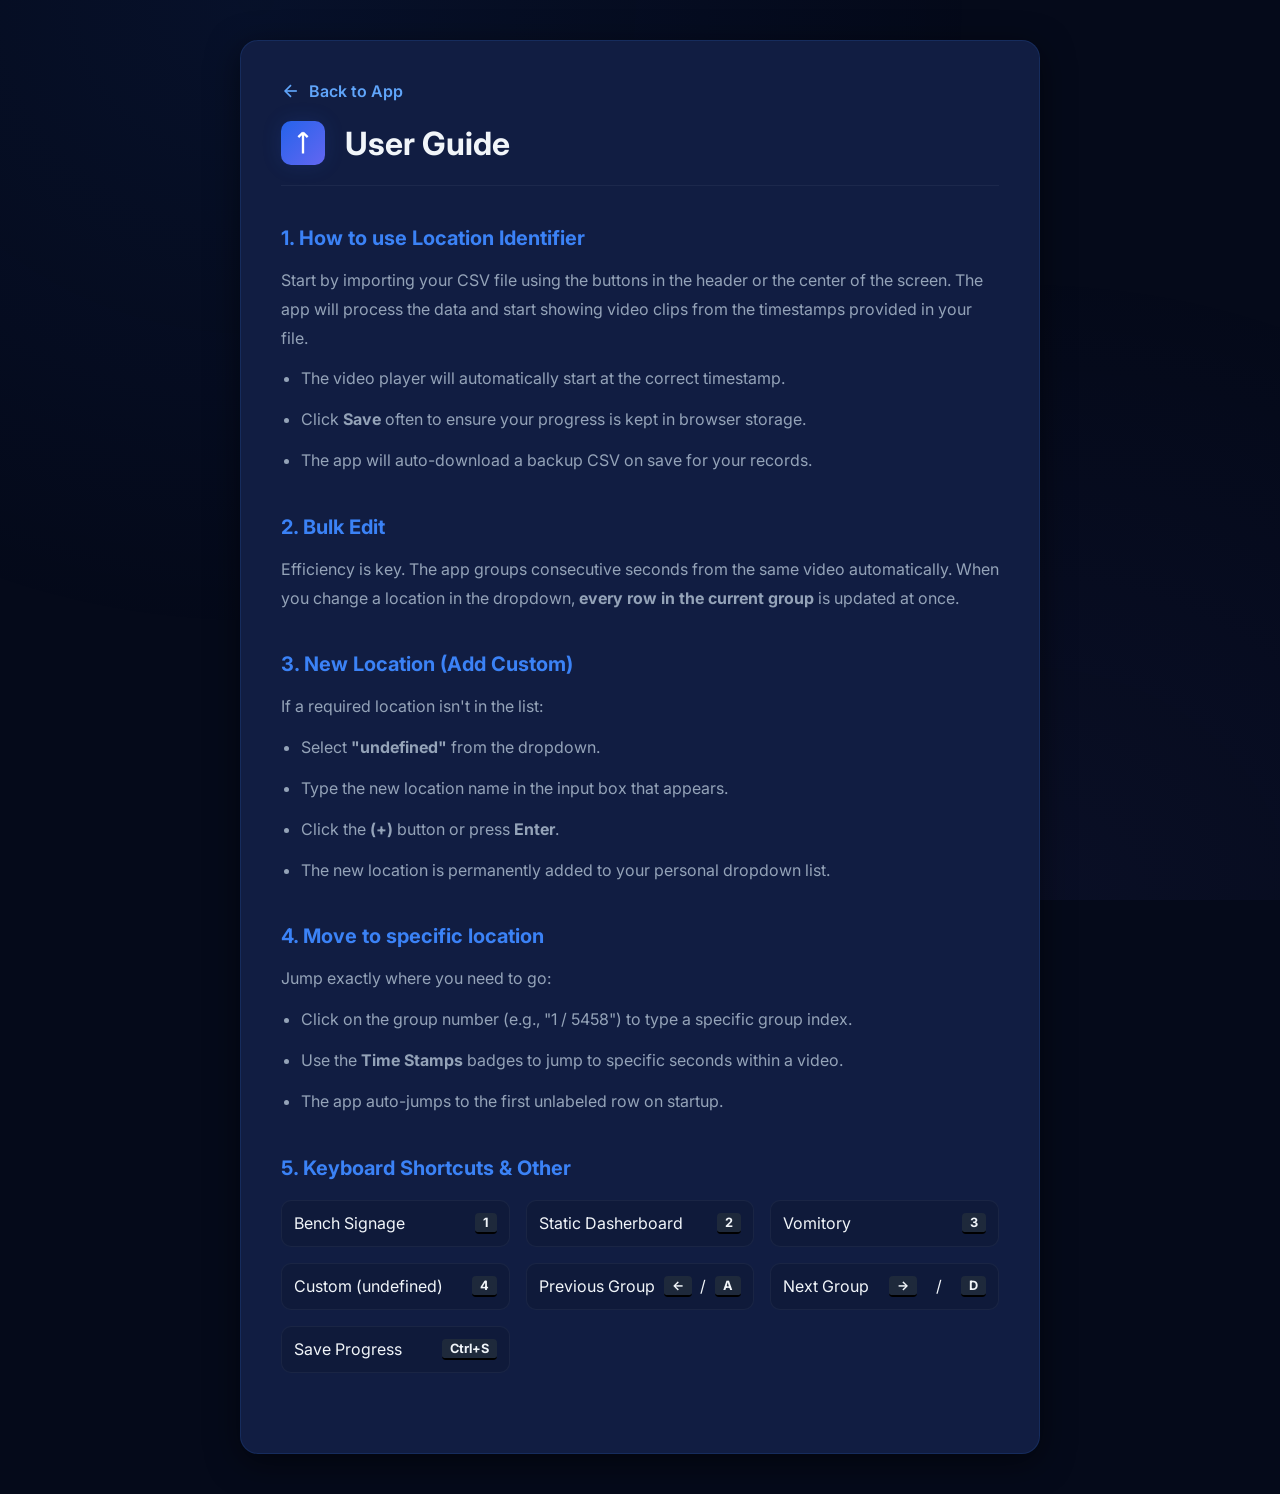
==== howto.html @ e0a38b59 "Create README and How-To page, add Guide link to header" ====
<!DOCTYPE html>
<html lang="en">

<head>
    <meta charset="UTF-8">
    <meta name="viewport" content="width=device-width, initial-scale=1.0">
    <title>How to Use - Location Identifier</title>
    <link rel="preconnect" href="https://fonts.googleapis.com">
    <link rel="preconnect" href="https://fonts.gstatic.com" crossorigin>
    <link href="https://fonts.googleapis.com/css2?family=Inter:wght@300;400;500;600;700;800&display=swap"
        rel="stylesheet">
    <link rel="stylesheet" href="index.css">
    <style>
        .howto-container {
            max-width: 800px;
            margin: 40px auto;
            padding: 40px;
            background: var(--bg-card);
            border: 1px solid var(--border-primary);
            border-radius: var(--radius-xl);
            box-shadow: var(--shadow-lg);
            animation: slideUp 0.6s ease;
        }

        .howto-header {
            display: flex;
            align-items: center;
            gap: 20px;
            margin-bottom: 40px;
            border-bottom: 1px solid var(--border-secondary);
            padding-bottom: 20px;
        }

        .howto-header h1 {
            font-size: 2rem;
            color: var(--text-primary);
        }

        .howto-section {
            margin-bottom: 40px;
        }

        .howto-section h2 {
            font-size: 1.25rem;
            color: var(--accent-primary-hover);
            margin-bottom: 16px;
            display: flex;
            align-items: center;
            gap: 12px;
        }

        .howto-section p,
        .howto-section li {
            color: var(--text-secondary);
            line-height: 1.8;
            margin-bottom: 12px;
        }

        .howto-section ul {
            padding-left: 20px;
        }

        .shortcut-grid {
            display: grid;
            grid-template-columns: repeat(auto-fit, minmax(200px, 1fr));
            gap: 16px;
            margin-top: 20px;
        }

        .shortcut-item {
            background: var(--bg-tertiary);
            padding: 12px;
            border-radius: var(--radius-md);
            border: 1px solid var(--border-secondary);
            display: flex;
            justify-content: space-between;
            align-items: center;
        }

        kbd {
            background: #1e293b;
            color: #f1f5f9;
            padding: 2px 8px;
            border-radius: 4px;
            border-bottom: 2px solid #000;
            font-family: inherit;
            font-size: 0.8rem;
            font-weight: 700;
        }

        .back-link {
            display: inline-flex;
            align-items: center;
            gap: 8px;
            color: var(--text-link);
            text-decoration: none;
            font-weight: 600;
            margin-bottom: 20px;
            transition: transform 0.2s;
        }

        .back-link:hover {
            transform: translateX(-4px);
        }
    </style>
</head>

<body>
    <div class="app-container">
        <div class="howto-container">
            <a href="index.html" class="back-link">
                <svg width="20" height="20" viewBox="0 0 24 24" fill="none" stroke="currentColor" stroke-width="2">
                    <line x1="19" y1="12" x2="5" y2="12" />
                    <polyline points="12 19 5 12 12 5" />
                </svg>
                Back to App
            </a>

            <header class="howto-header">
                <div class="logo-icon">
                    <svg width="28" height="28" viewBox="0 0 24 24" fill="none" stroke="currentColor" stroke-width="2">
                        <path d="M12 21V3m0 0l-4 4m4-4l4 4" />
                    </svg>
                </div>
                <h1>User Guide</h1>
            </header>

            <section class="howto-section">
                <h2>1. How to use Location Identifier</h2>
                <p>Start by importing your CSV file using the buttons in the header or the center of the screen. The app
                    will process the data and start showing video clips from the timestamps provided in your file.</p>
                <ul>
                    <li>The video player will automatically start at the correct timestamp.</li>
                    <li>Click <strong>Save</strong> often to ensure your progress is kept in browser storage.</li>
                    <li>The app will auto-download a backup CSV on save for your records.</li>
                </ul>
            </section>

            <section class="howto-section">
                <h2>2. Bulk Edit</h2>
                <p>Efficiency is key. The app groups consecutive seconds from the same video automatically. When you
                    change a location in the dropdown, <strong>every row in the current group</strong> is updated at
                    once.</p>
            </section>

            <section class="howto-section">
                <h2>3. New Location (Add Custom)</h2>
                <p>If a required location isn't in the list:</p>
                <ul>
                    <li>Select <strong>"undefined"</strong> from the dropdown.</li>
                    <li>Type the new location name in the input box that appears.</li>
                    <li>Click the <strong>(+)</strong> button or press <strong>Enter</strong>.</li>
                    <li>The new location is permanently added to your personal dropdown list.</li>
                </ul>
            </section>

            <section class="howto-section">
                <h2>4. Move to specific location</h2>
                <p>Jump exactly where you need to go:</p>
                <ul>
                    <li>Click on the group number (e.g., "1 / 5458") to type a specific group index.</li>
                    <li>Use the <strong>Time Stamps</strong> badges to jump to specific seconds within a video.</li>
                    <li>The app auto-jumps to the first unlabeled row on startup.</li>
                </ul>
            </section>

            <section class="howto-section">
                <h2>5. Keyboard Shortcuts & Other</h2>
                <div class="shortcut-grid">
                    <div class="shortcut-item"><span>Bench Signage</span> <kbd>1</kbd></div>
                    <div class="shortcut-item"><span>Static Dasherboard</span> <kbd>2</kbd></div>
                    <div class="shortcut-item"><span>Vomitory</span> <kbd>3</kbd></div>
                    <div class="shortcut-item"><span>Custom (undefined)</span> <kbd>4</kbd></div>
                    <div class="shortcut-item"><span>Previous Group</span> <kbd>←</kbd> / <kbd>A</kbd></div>
                    <div class="shortcut-item"><span>Next Group</span> <kbd>→</kbd> / <kbd>D</kbd></div>
                    <div class="shortcut-item"><span>Save Progress</span> <kbd>Ctrl+S</kbd></div>
                </div>
            </section>
        </div>
    </div>
</body>

</html>
---- index.css ----
/* ========================================
   Location Identifier - Premium Dark Theme
   ======================================== */

:root {
    /* Color Palette */
    --bg-primary: #050a1a;
    --bg-secondary: #0a1128;
    --bg-tertiary: #0f1a3a;
    --bg-card: #111d42;
    --bg-card-hover: #152450;

    --accent-primary: #2563eb;
    --accent-primary-hover: #3b82f6;
    --accent-glow: rgba(37, 99, 235, 0.3);
    --accent-subtle: rgba(37, 99, 235, 0.08);

    --text-primary: #f1f5f9;
    --text-secondary: #94a3b8;
    --text-muted: #64748b;
    --text-link: #60a5fa;

    --border-primary: rgba(59, 130, 246, 0.15);
    --border-secondary: rgba(148, 163, 184, 0.08);
    --border-glow: rgba(59, 130, 246, 0.4);

    --success: #22c55e;
    --success-bg: rgba(34, 197, 94, 0.1);
    --warning: #f59e0b;
    --warning-bg: rgba(245, 158, 11, 0.1);

    --radius-sm: 6px;
    --radius-md: 10px;
    --radius-lg: 14px;
    --radius-xl: 18px;

    --shadow-sm: 0 1px 2px rgba(0, 0, 0, 0.3);
    --shadow-md: 0 4px 12px rgba(0, 0, 0, 0.4);
    --shadow-lg: 0 8px 32px rgba(0, 0, 0, 0.5);
    --shadow-glow: 0 0 20px rgba(37, 99, 235, 0.15);

    --transition-fast: 150ms ease;
    --transition-base: 250ms ease;
    --transition-slow: 400ms ease;
}

/* Reset & Base */
*,
*::before,
*::after {
    box-sizing: border-box;
    margin: 0;
    padding: 0;
}

html {
    font-size: 16px;
    -webkit-font-smoothing: antialiased;
    -moz-osx-font-smoothing: grayscale;
}

body {
    font-family: 'Inter', -apple-system, BlinkMacSystemFont, 'Segoe UI', sans-serif;
    background: var(--bg-primary);
    color: var(--text-primary);
    min-height: 100vh;
    overflow-x: hidden;
}

/* Background gradient */
body::before {
    content: '';
    position: fixed;
    top: 0;
    left: 0;
    right: 0;
    bottom: 0;
    background:
        radial-gradient(ellipse at 20% 0%, rgba(37, 99, 235, 0.08) 0%, transparent 50%),
        radial-gradient(ellipse at 80% 100%, rgba(99, 102, 241, 0.06) 0%, transparent 50%);
    pointer-events: none;
    z-index: 0;
}

/* App Container */
.app-container {
    position: relative;
    z-index: 1;
    max-width: 1400px;
    margin: 0 auto;
    padding: 0 24px;
    min-height: 100vh;
    display: flex;
    flex-direction: column;
}

/* ========================================
   Header
   ======================================== */
.app-header {
    display: flex;
    align-items: center;
    justify-content: space-between;
    padding: 20px 0;
    border-bottom: 1px solid var(--border-secondary);
    margin-bottom: 28px;
}

.header-left {
    display: flex;
    align-items: center;
    gap: 14px;
}

.logo-icon {
    width: 44px;
    height: 44px;
    background: linear-gradient(135deg, var(--accent-primary), #6366f1);
    border-radius: var(--radius-md);
    display: flex;
    align-items: center;
    justify-content: center;
    color: white;
    box-shadow: var(--shadow-glow);
}

.app-header h1 {
    font-size: 1.5rem;
    font-weight: 700;
    letter-spacing: -0.02em;
    background: linear-gradient(135deg, #f1f5f9, #94a3b8);
    -webkit-background-clip: text;
    -webkit-text-fill-color: transparent;
    background-clip: text;
}

.header-actions {
    display: flex;
    align-items: center;
    gap: 12px;
}

/* Progress Indicator */
.progress-indicator {
    display: flex;
    align-items: center;
    gap: 12px;
    padding: 8px 16px;
    background: var(--bg-tertiary);
    border: 1px solid var(--border-primary);
    border-radius: var(--radius-lg);
}

.progress-text {
    font-size: 0.8rem;
    font-weight: 500;
    color: var(--text-secondary);
    white-space: nowrap;
}

.progress-bar-track {
    width: 120px;
    height: 4px;
    background: var(--bg-primary);
    border-radius: 2px;
    overflow: hidden;
}

.progress-bar-fill {
    height: 100%;
    background: linear-gradient(90deg, var(--accent-primary), #6366f1);
    border-radius: 2px;
    transition: width var(--transition-base);
    width: 0%;
}

/* Buttons */
.btn-import,
.btn-export {
    display: inline-flex;
    align-items: center;
    gap: 8px;
    padding: 10px 20px;
    font-family: inherit;
    font-size: 0.875rem;
    font-weight: 600;
    border: none;
    border-radius: var(--radius-md);
    cursor: pointer;
    transition: all var(--transition-fast);
    text-decoration: none;
}

.btn-import {
    background: linear-gradient(135deg, var(--accent-primary), #4f46e5);
    color: white;
    box-shadow: var(--shadow-md), var(--shadow-glow);
}

.btn-import:hover {
    background: linear-gradient(135deg, var(--accent-primary-hover), #6366f1);
    transform: translateY(-1px);
    box-shadow: var(--shadow-lg), 0 0 30px rgba(37, 99, 235, 0.25);
}

.btn-export {
    background: var(--bg-tertiary);
    color: var(--text-secondary);
    border: 1px solid var(--border-primary);
}

.btn-export:hover {
    background: var(--bg-card);
    color: var(--text-primary);
    border-color: var(--border-glow);
}

/* ========================================
   Empty State
   ======================================== */
.empty-state {
    flex: 1;
    display: flex;
    flex-direction: column;
    align-items: center;
    justify-content: center;
    text-align: center;
    padding: 60px 20px;
    animation: fadeIn 0.6s ease;
}

@keyframes fadeIn {
    from {
        opacity: 0;
        transform: translateY(20px);
    }

    to {
        opacity: 1;
        transform: translateY(0);
    }
}

.empty-icon {
    color: var(--accent-primary);
    opacity: 0.3;
    margin-bottom: 28px;
    animation: pulse 3s ease-in-out infinite;
}

@keyframes pulse {

    0%,
    100% {
        transform: scale(1);
        opacity: 0.3;
    }

    50% {
        transform: scale(1.05);
        opacity: 0.5;
    }
}

.empty-state h2 {
    font-size: 1.5rem;
    font-weight: 700;
    color: var(--text-primary);
    margin-bottom: 12px;
}

.empty-state p {
    font-size: 0.95rem;
    color: var(--text-muted);
    max-width: 420px;
    line-height: 1.6;
    margin-bottom: 32px;
}

.btn-import-large {
    display: inline-flex;
    align-items: center;
    gap: 10px;
    padding: 14px 32px;
    font-family: inherit;
    font-size: 1rem;
    font-weight: 600;
    background: linear-gradient(135deg, var(--accent-primary), #4f46e5);
    color: white;
    border: none;
    border-radius: var(--radius-lg);
    cursor: pointer;
    transition: all var(--transition-fast);
    box-shadow: var(--shadow-lg), var(--shadow-glow);
}

.btn-import-large:hover {
    transform: translateY(-2px);
    box-shadow: var(--shadow-lg), 0 0 40px rgba(37, 99, 235, 0.3);
}

/* ========================================
   Main Content
   ======================================== */
.main-content {
    flex: 1;
    display: flex;
    flex-direction: column;
    gap: 20px;
    animation: slideUp 0.5s ease;
}

@keyframes slideUp {
    from {
        opacity: 0;
        transform: translateY(30px);
    }

    to {
        opacity: 1;
        transform: translateY(0);
    }
}

.content-grid {
    display: grid;
    grid-template-columns: 1fr 380px;
    gap: 24px;
}

/* Video Panel */
.video-panel {
    display: flex;
    flex-direction: column;
    gap: 0;
}

.video-wrapper {
    position: relative;
    width: 100%;
    aspect-ratio: 16/9;
    background: #000;
    border-radius: var(--radius-xl) var(--radius-xl) 0 0;
    overflow: hidden;
    box-shadow: var(--shadow-lg);
}

.video-wrapper video {
    width: 100%;
    height: 100%;
    object-fit: contain;
    display: block;
}

.video-overlay {
    position: absolute;
    inset: 0;
    display: flex;
    align-items: center;
    justify-content: center;
    background: rgba(0, 0, 0, 0.4);
    cursor: pointer;
    transition: opacity var(--transition-fast);
}

.video-overlay.hidden {
    opacity: 0;
    pointer-events: none;
}

.play-btn-overlay {
    width: 80px;
    height: 80px;
    background: rgba(255, 255, 255, 0.12);
    backdrop-filter: blur(8px);
    border: 2px solid rgba(255, 255, 255, 0.2);
    border-radius: 50%;
    display: flex;
    align-items: center;
    justify-content: center;
    color: white;
    transition: all var(--transition-fast);
}

.play-btn-overlay svg {
    margin-left: 4px;
}

.video-overlay:hover .play-btn-overlay {
    background: rgba(255, 255, 255, 0.2);
    transform: scale(1.08);
}

/* Game Info Bar */
.game-info-bar {
    display: flex;
    align-items: center;
    gap: 24px;
    padding: 14px 20px;
    background: var(--bg-card);
    border: 1px solid var(--border-secondary);
    border-top: none;
    border-radius: 0 0 var(--radius-xl) var(--radius-xl);
}

.game-date,
.game-label {
    display: flex;
    align-items: center;
    gap: 8px;
    font-size: 0.85rem;
    color: var(--text-secondary);
}

.game-date svg,
.game-label svg {
    color: var(--accent-primary);
    opacity: 0.7;
}

/* ========================================
   Info Panel
   ======================================== */
.info-panel {
    background: var(--bg-card);
    border: 1px solid var(--border-primary);
    border-radius: var(--radius-xl);
    padding: 24px;
    display: flex;
    flex-direction: column;
    gap: 20px;
    box-shadow: var(--shadow-md);
    height: fit-content;
}

.info-section {
    display: flex;
    flex-direction: column;
    gap: 8px;
}

.info-label {
    font-size: 0.75rem;
    font-weight: 600;
    text-transform: uppercase;
    letter-spacing: 0.06em;
    color: var(--text-muted);
}

/* Video Link */
.video-link {
    display: flex;
    align-items: center;
    gap: 8px;
    padding: 10px 14px;
    background: var(--accent-subtle);
    border: 1px solid var(--border-primary);
    border-radius: var(--radius-md);
    color: var(--text-link);
    text-decoration: none;
    font-size: 0.82rem;
    font-weight: 500;
    transition: all var(--transition-fast);
    overflow: hidden;
}

.video-link span {
    overflow: hidden;
    text-overflow: ellipsis;
    white-space: nowrap;
}

.video-link:hover {
    background: rgba(37, 99, 235, 0.12);
    border-color: var(--border-glow);
}

/* Select Wrapper */
.select-wrapper {
    position: relative;
}

.select-wrapper select {
    appearance: none;
    -webkit-appearance: none;
    width: 100%;
    padding: 12px 40px 12px 14px;
    font-family: inherit;
    font-size: 0.9rem;
    font-weight: 500;
    color: var(--text-primary);
    background: var(--bg-tertiary);
    border: 1px solid var(--border-primary);
    border-radius: var(--radius-md);
    cursor: pointer;
    transition: all var(--transition-fast);
    outline: none;
}

.select-wrapper select:focus {
    border-color: var(--accent-primary);
    box-shadow: 0 0 0 3px var(--accent-glow);
}

.select-wrapper select:hover {
    border-color: var(--border-glow);
}

.select-wrapper select option {
    background: var(--bg-secondary);
    color: var(--text-primary);
    padding: 8px;
}

.select-arrow {
    position: absolute;
    right: 12px;
    top: 50%;
    transform: translateY(-50%);
    color: var(--text-muted);
    pointer-events: none;
}

/* Custom Location Input */
.custom-location-wrapper {
    display: flex;
    align-items: center;
    gap: 8px;
    margin-top: 8px;
    animation: fadeIn 0.3s ease;
}

.custom-location-input {
    flex: 1;
    padding: 10px 14px;
    font-family: inherit;
    font-size: 0.85rem;
    font-weight: 500;
    color: var(--text-primary);
    background: var(--bg-tertiary);
    border: 1px solid var(--accent-primary);
    border-radius: var(--radius-md);
    outline: none;
    transition: all var(--transition-fast);
}

.custom-location-input::placeholder {
    color: var(--text-muted);
}

.custom-location-input:focus {
    box-shadow: 0 0 0 3px var(--accent-glow);
}

.btn-add-location {
    display: flex;
    align-items: center;
    justify-content: center;
    width: 38px;
    height: 38px;
    background: linear-gradient(135deg, var(--success), #16a34a);
    color: white;
    border: none;
    border-radius: var(--radius-md);
    cursor: pointer;
    transition: all var(--transition-fast);
    flex-shrink: 0;
}

.btn-add-location:hover {
    transform: scale(1.05);
    box-shadow: 0 0 12px rgba(34, 197, 94, 0.3);
}

/* Timestamps Container */
.timestamps-container {
    display: flex;
    flex-wrap: wrap;
    gap: 6px;
    max-height: 180px;
    overflow-y: auto;
    padding: 4px;
}

.timestamps-container::-webkit-scrollbar {
    width: 4px;
}

.timestamps-container::-webkit-scrollbar-track {
    background: transparent;
}

.timestamps-container::-webkit-scrollbar-thumb {
    background: var(--border-primary);
    border-radius: 2px;
}

.timestamp-badge {
    display: inline-flex;
    align-items: center;
    justify-content: center;
    padding: 4px 10px;
    font-size: 0.78rem;
    font-weight: 600;
    font-variant-numeric: tabular-nums;
    background: var(--bg-tertiary);
    border: 1px solid var(--border-secondary);
    border-radius: var(--radius-sm);
    color: var(--text-secondary);
    cursor: pointer;
    transition: all var(--transition-fast);
}

.timestamp-badge:hover {
    background: var(--accent-subtle);
    border-color: var(--accent-primary);
    color: var(--text-link);
}

.timestamp-badge.active {
    background: var(--accent-primary);
    border-color: var(--accent-primary);
    color: white;
}

.timestamp-empty {
    color: var(--text-muted);
    font-size: 0.85rem;
}

/* Bulk Indicator */
.bulk-indicator {
    display: flex;
    align-items: center;
    gap: 8px;
    padding: 10px 14px;
    background: var(--warning-bg);
    border: 1px solid rgba(245, 158, 11, 0.2);
    border-radius: var(--radius-md);
    font-size: 0.82rem;
    font-weight: 500;
    color: var(--warning);
}

/* Navigation */
.navigation {
    display: flex;
    align-items: center;
    justify-content: space-between;
    gap: 12px;
    padding-top: 16px;
    border-top: 1px solid var(--border-secondary);
}

.nav-btn {
    display: inline-flex;
    align-items: center;
    gap: 6px;
    padding: 8px 16px;
    font-family: inherit;
    font-size: 0.82rem;
    font-weight: 600;
    color: var(--text-link);
    background: transparent;
    border: 1px solid var(--border-primary);
    border-radius: var(--radius-md);
    cursor: pointer;
    transition: all var(--transition-fast);
    text-decoration: none;
}

.nav-btn:hover:not(:disabled) {
    background: var(--accent-subtle);
    border-color: var(--accent-primary);
}

.nav-btn:disabled {
    opacity: 0.3;
    cursor: not-allowed;
}

.nav-counter {
    font-size: 0.82rem;
    font-weight: 600;
    color: var(--text-muted);
    font-variant-numeric: tabular-nums;
    display: flex;
    align-items: center;
    gap: 4px;
}

.group-input {
    width: 60px;
    padding: 4px 6px;
    font-family: inherit;
    font-size: 0.82rem;
    font-weight: 600;
    font-variant-numeric: tabular-nums;
    color: var(--text-primary);
    background: var(--bg-tertiary);
    border: 1px solid var(--border-primary);
    border-radius: var(--radius-sm);
    text-align: center;
    outline: none;
    transition: all var(--transition-fast);
    -moz-appearance: textfield;
    appearance: textfield;
}

.group-input::-webkit-outer-spin-button,
.group-input::-webkit-inner-spin-button {
    -webkit-appearance: none;
    margin: 0;
}

.group-input:focus {
    border-color: var(--accent-primary);
    box-shadow: 0 0 0 3px var(--accent-glow);
}

/* ========================================
   Save Bar
   ======================================== */
.save-bar {
    display: flex;
    align-items: center;
    justify-content: space-between;
    padding: 16px 24px;
    background: var(--bg-card);
    border: 1px solid var(--border-primary);
    border-radius: var(--radius-xl);
    margin-bottom: 28px;
    box-shadow: var(--shadow-md);
}

.save-status {
    display: flex;
    align-items: center;
    gap: 10px;
    font-size: 0.85rem;
    font-weight: 500;
    color: var(--text-secondary);
}

.status-dot {
    width: 8px;
    height: 8px;
    border-radius: 50%;
    transition: background var(--transition-fast);
}

.status-dot.unsaved {
    background: var(--warning);
    box-shadow: 0 0 8px rgba(245, 158, 11, 0.4);
}

.status-dot.saved {
    background: var(--success);
    box-shadow: 0 0 8px rgba(34, 197, 94, 0.4);
}

.btn-save {
    display: inline-flex;
    align-items: center;
    gap: 8px;
    padding: 12px 32px;
    font-family: inherit;
    font-size: 0.9rem;
    font-weight: 700;
    color: white;
    background: linear-gradient(135deg, var(--accent-primary), #4f46e5);
    border: none;
    border-radius: var(--radius-md);
    cursor: pointer;
    transition: all var(--transition-fast);
    box-shadow: var(--shadow-md), var(--shadow-glow);
}

.btn-save:hover {
    transform: translateY(-1px);
    box-shadow: var(--shadow-lg), 0 0 30px rgba(37, 99, 235, 0.3);
}

.btn-save:active {
    transform: translateY(0);
}

/* ========================================
   Toast
   ======================================== */
.toast {
    position: fixed;
    bottom: 40px;
    left: 50%;
    transform: translateX(-50%) translateY(100px);
    display: flex;
    align-items: center;
    gap: 10px;
    padding: 14px 24px;
    background: var(--bg-card);
    border: 1px solid var(--success);
    border-radius: var(--radius-lg);
    box-shadow: var(--shadow-lg), 0 0 20px rgba(34, 197, 94, 0.15);
    opacity: 0;
    transition: all var(--transition-slow);
    z-index: 1000;
}

.toast.show {
    transform: translateX(-50%) translateY(0);
    opacity: 1;
}

.toast-icon {
    color: var(--success);
    display: flex;
}

.toast-message {
    font-size: 0.9rem;
    font-weight: 600;
    color: var(--text-primary);
}

/* ========================================
   Responsive
   ======================================== */
@media (max-width: 900px) {
    .content-grid {
        grid-template-columns: 1fr;
    }

    .app-header {
        flex-wrap: wrap;
        gap: 12px;
    }

    .header-actions {
        width: 100%;
        justify-content: flex-end;
    }

    .progress-indicator {
        flex: 1;
    }
}

@media (max-width: 600px) {
    .app-container {
        padding: 0 12px;
    }

    .app-header h1 {
        font-size: 1.2rem;
    }

    .info-panel {
        padding: 16px;
    }

    .save-bar {
        flex-direction: column;
        gap: 12px;
    }

    .btn-save {
        width: 100%;
        justify-content: center;
    }
}
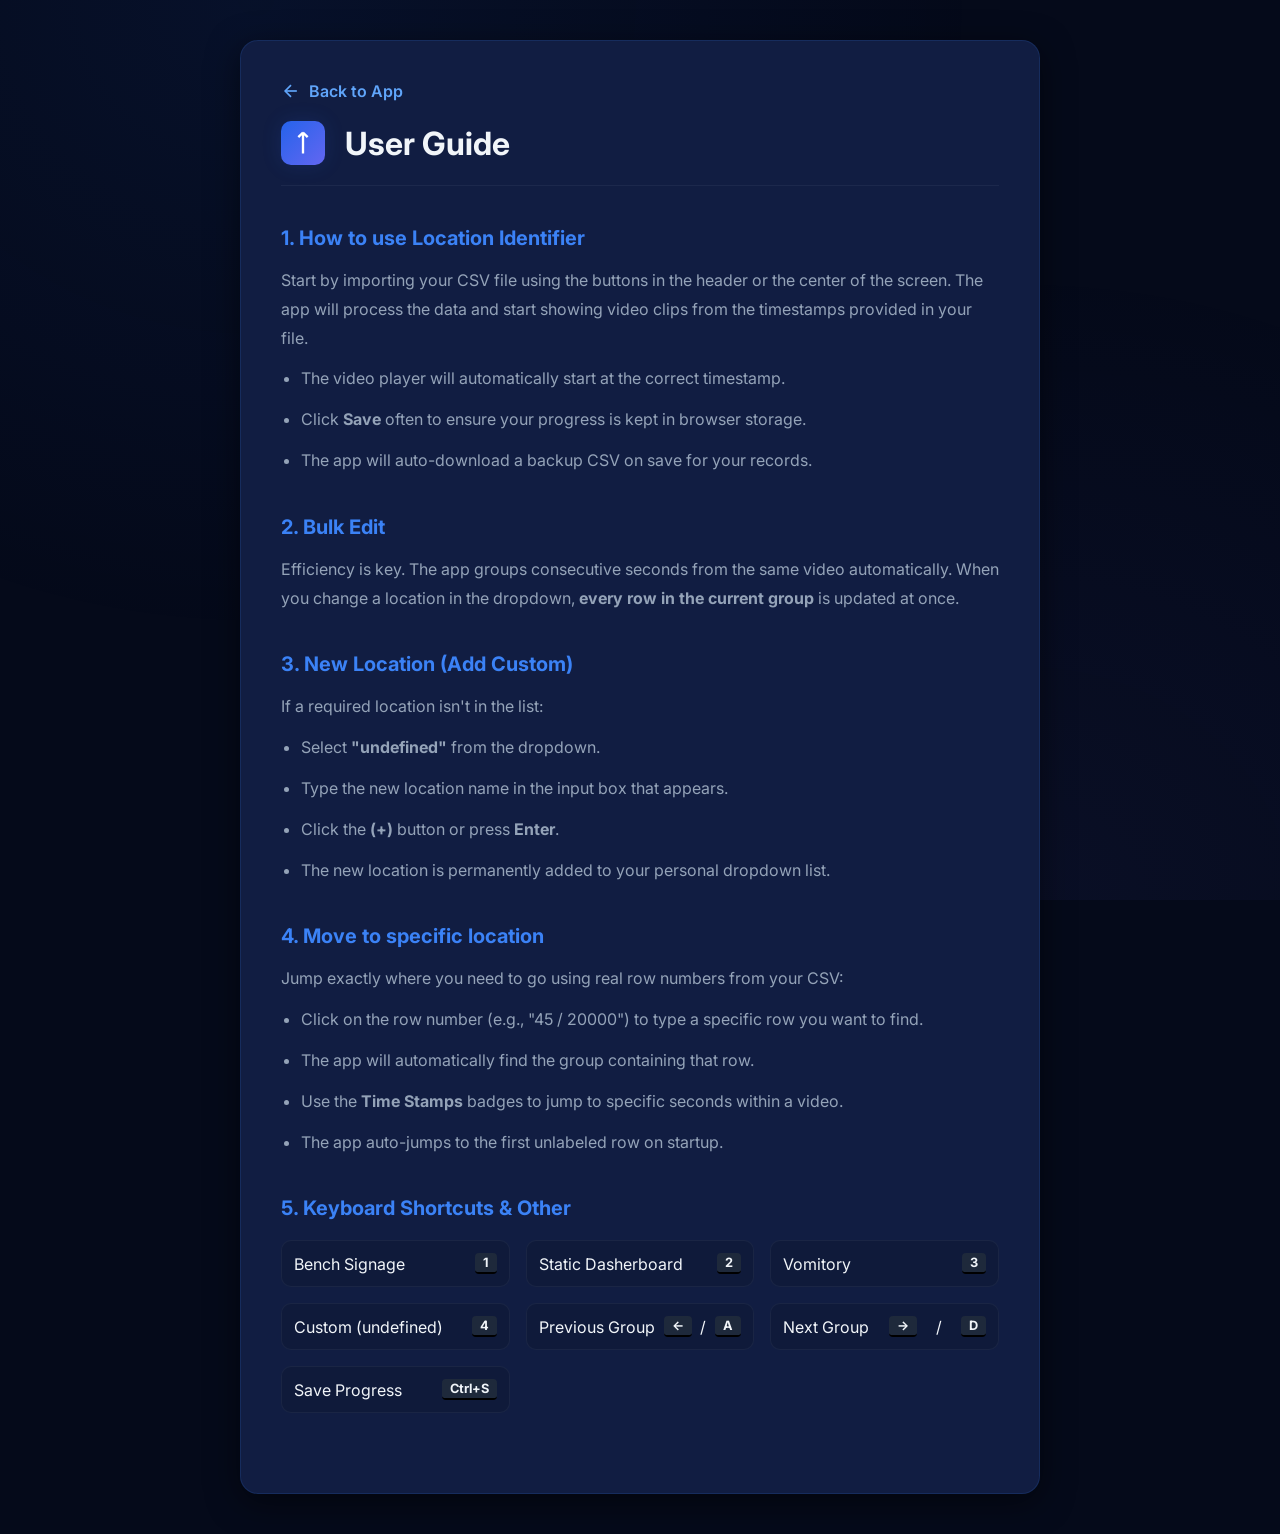
==== commit b8ae370a: "Switch navigation from group number to data row number" ====
--- a/howto.html
+++ b/howto.html
@@ -156,9 +156,10 @@
 
             <section class="howto-section">
                 <h2>4. Move to specific location</h2>
-                <p>Jump exactly where you need to go:</p>
+                <p>Jump exactly where you need to go using real row numbers from your CSV:</p>
                 <ul>
-                    <li>Click on the group number (e.g., "1 / 5458") to type a specific group index.</li>
+                    <li>Click on the row number (e.g., "45 / 20000") to type a specific row you want to find.</li>
+                    <li>The app will automatically find the group containing that row.</li>
                     <li>Use the <strong>Time Stamps</strong> badges to jump to specific seconds within a video.</li>
                     <li>The app auto-jumps to the first unlabeled row on startup.</li>
                 </ul>
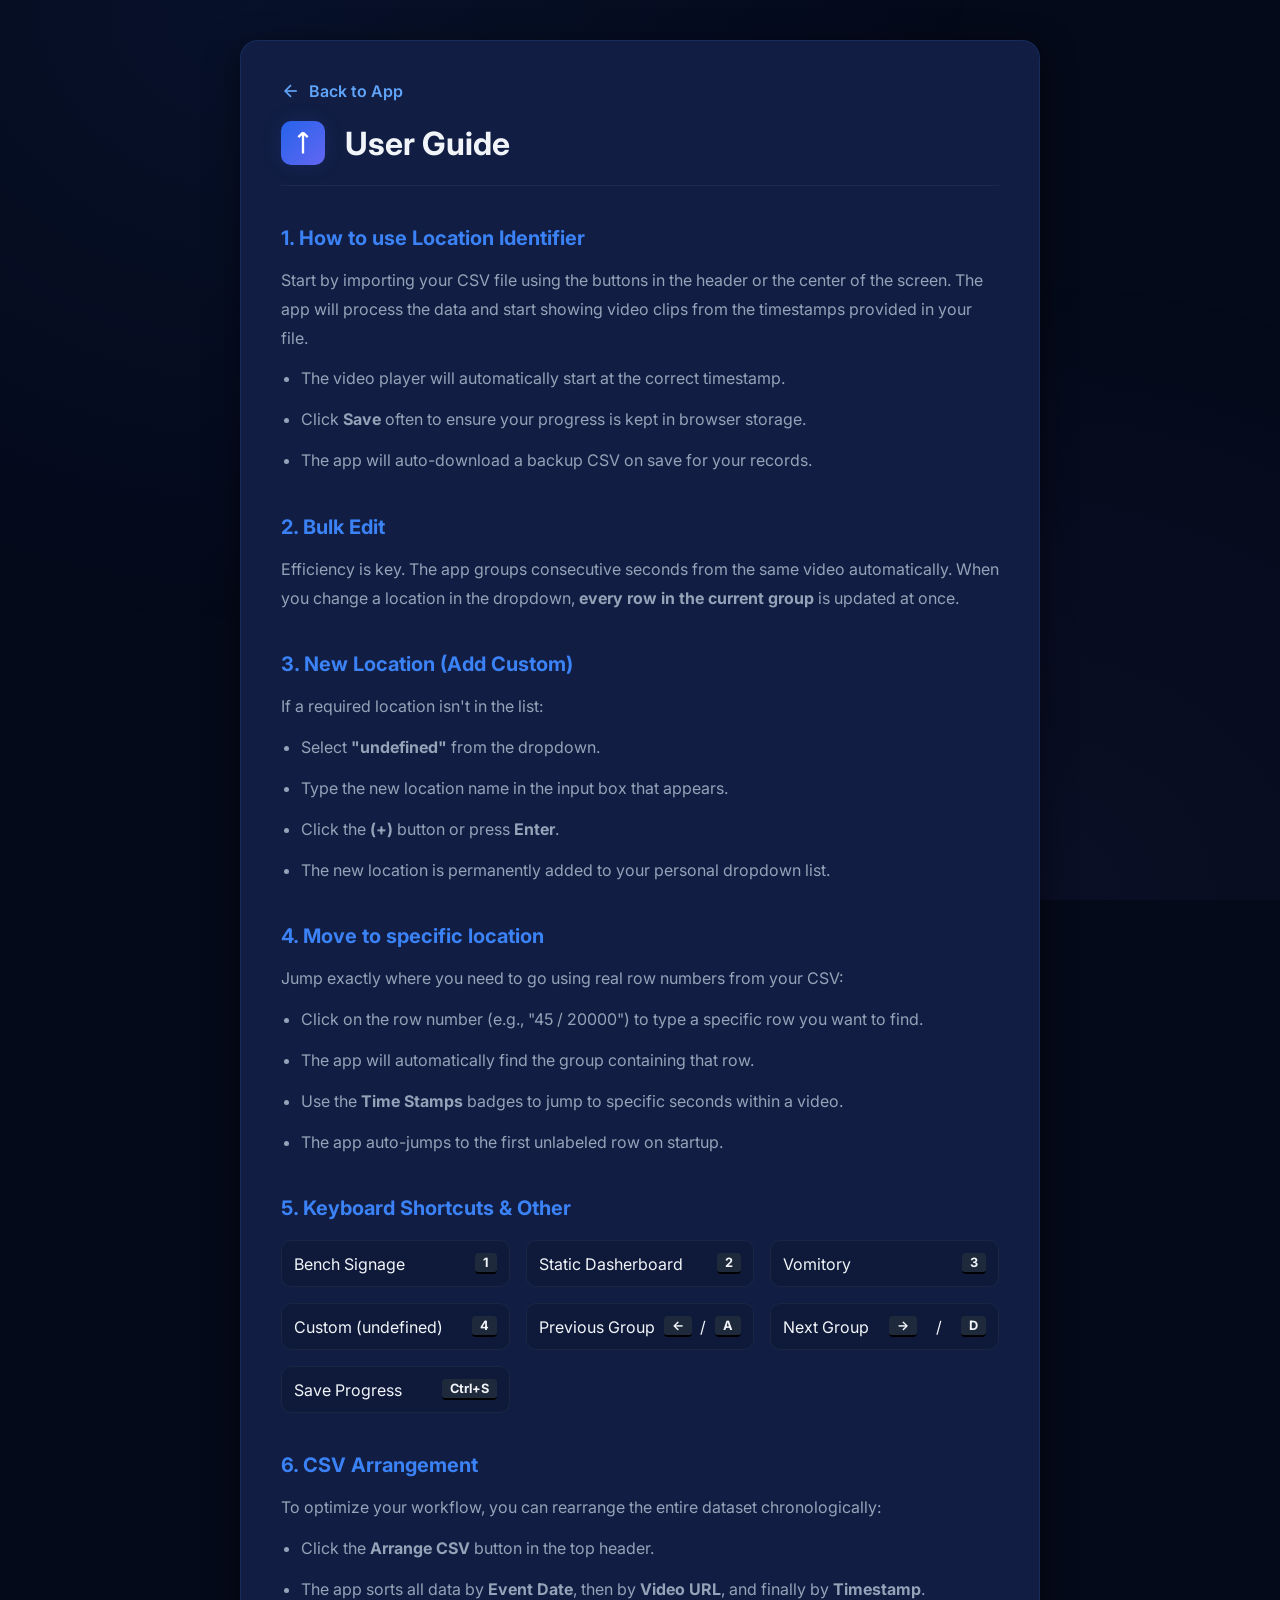
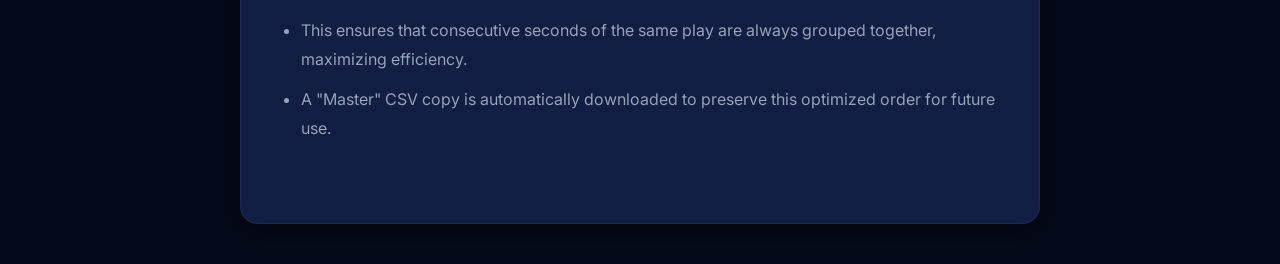
==== commit bff72871: "Update howto.html with CSV arrangement feature" ====
--- a/howto.html
+++ b/howto.html
@@ -177,6 +177,17 @@
                     <div class="shortcut-item"><span>Save Progress</span> <kbd>Ctrl+S</kbd></div>
                 </div>
             </section>
+
+            <section class="howto-section">
+                <h2>6. CSV Arrangement</h2>
+                <p>To optimize your workflow, you can rearrange the entire dataset chronologically:</p>
+                <ul>
+                    <li>Click the <strong>Arrange CSV</strong> button in the top header.</li>
+                    <li>The app sorts all data by <strong>Event Date</strong>, then by <strong>Video URL</strong>, and finally by <strong>Timestamp</strong>.</li>
+                    <li>This ensures that consecutive seconds of the same play are always grouped together, maximizing efficiency.</li>
+                    <li>A "Master" CSV copy is automatically downloaded to preserve this optimized order for future use.</li>
+                </ul>
+            </section>
         </div>
     </div>
 </body>
--- a/index.css
+++ b/index.css
@@ -307,6 +307,7 @@
     display: flex;
     flex-direction: column;
     gap: 20px;
+    min-height: 0;
     animation: slideUp 0.5s ease;
 }
 
@@ -326,6 +327,7 @@
     display: grid;
     grid-template-columns: 1fr 380px;
     gap: 24px;
+    align-items: stretch;
 }
 
 /* Video Panel */
@@ -430,7 +432,11 @@
     flex-direction: column;
     gap: 20px;
     box-shadow: var(--shadow-md);
-    height: fit-content;
+    height: 100%;
+    min-height: 0;
+    /* Allow the panel to be smaller than its content if needed */
+    overflow: hidden;
+    /* Prevent the card itself from overflowing */
 }
 
 .info-section {
@@ -573,13 +579,23 @@
 }
 
 /* Timestamps Container */
+/* Fixed height for timestamp module */
+.stamps-section {
+    height: 120px;
+    display: flex;
+    flex-direction: column;
+    gap: 8px;
+    overflow: hidden;
+    flex-shrink: 0;
+}
+
 .timestamps-container {
     display: flex;
     flex-wrap: wrap;
     gap: 6px;
-    max-height: 180px;
+    flex: 1;
     overflow-y: auto;
-    padding: 4px;
+    padding: 2px;
 }
 
 .timestamps-container::-webkit-scrollbar {
@@ -599,13 +615,15 @@
     display: inline-flex;
     align-items: center;
     justify-content: center;
-    padding: 4px 10px;
-    font-size: 0.78rem;
-    font-weight: 600;
+    padding: 0 14px;
+    height: 44px;
+    min-width: 60px;
+    font-size: 0.85rem;
+    font-weight: 700;
     font-variant-numeric: tabular-nums;
     background: var(--bg-tertiary);
     border: 1px solid var(--border-secondary);
-    border-radius: var(--radius-sm);
+    border-radius: 12px;
     color: var(--text-secondary);
     cursor: pointer;
     transition: all var(--transition-fast);
@@ -621,6 +639,7 @@
     background: var(--accent-primary);
     border-color: var(--accent-primary);
     color: white;
+    box-shadow: 0 0 12px var(--accent-glow);
 }
 
 .timestamp-empty {
@@ -640,33 +659,80 @@
     font-size: 0.82rem;
     font-weight: 500;
     color: var(--warning);
-}
-
-/* Navigation */
-.navigation {
-    display: flex;
-    align-items: center;
-    justify-content: space-between;
+    margin-bottom: 8px;
+}
+
+/* Navigation Redesign */
+.navigation-container {
+    display: flex;
+    flex-direction: column;
+    gap: 16px;
+    padding-top: 20px;
+    border-top: 1px solid var(--border-secondary);
+    margin-top: auto;
+}
+
+.nav-counter {
+    display: flex;
+    align-items: center;
     gap: 12px;
-    padding-top: 16px;
-    border-top: 1px solid var(--border-secondary);
+}
+
+.group-input-wrapper {
+    background: #0f172a;
+    border: 1px solid rgba(59, 130, 246, 0.2);
+    border-radius: 6px;
+    padding: 2px;
+    display: inline-flex;
+}
+
+.group-input {
+    width: 75px;
+    padding: 4px 6px;
+    background: transparent;
+    border: none;
+    color: white;
+    font-family: inherit;
+    font-size: 0.85rem;
+    font-weight: 700;
+    text-align: center;
+    outline: none;
+    -moz-appearance: textfield;
+    appearance: textfield;
+}
+
+.group-input::-webkit-outer-spin-button,
+.group-input::-webkit-inner-spin-button {
+    -webkit-appearance: none;
+}
+
+.total-count {
+    font-size: 0.85rem;
+    font-weight: 500;
+    color: var(--text-muted);
+}
+
+.navigation-actions {
+    display: flex;
+    gap: 12px;
 }
 
 .nav-btn {
+    flex: 1;
     display: inline-flex;
     align-items: center;
-    gap: 6px;
-    padding: 8px 16px;
+    justify-content: center;
+    gap: 8px;
+    padding: 10px 16px;
     font-family: inherit;
-    font-size: 0.82rem;
-    font-weight: 600;
+    font-size: 0.85rem;
+    font-weight: 700;
     color: var(--text-link);
     background: transparent;
     border: 1px solid var(--border-primary);
     border-radius: var(--radius-md);
     cursor: pointer;
     transition: all var(--transition-fast);
-    text-decoration: none;
 }
 
 .nav-btn:hover:not(:disabled) {
@@ -675,47 +741,8 @@
 }
 
 .nav-btn:disabled {
-    opacity: 0.3;
+    opacity: 0.2;
     cursor: not-allowed;
-}
-
-.nav-counter {
-    font-size: 0.82rem;
-    font-weight: 600;
-    color: var(--text-muted);
-    font-variant-numeric: tabular-nums;
-    display: flex;
-    align-items: center;
-    gap: 4px;
-}
-
-.group-input {
-    width: 60px;
-    padding: 4px 6px;
-    font-family: inherit;
-    font-size: 0.82rem;
-    font-weight: 600;
-    font-variant-numeric: tabular-nums;
-    color: var(--text-primary);
-    background: var(--bg-tertiary);
-    border: 1px solid var(--border-primary);
-    border-radius: var(--radius-sm);
-    text-align: center;
-    outline: none;
-    transition: all var(--transition-fast);
-    -moz-appearance: textfield;
-    appearance: textfield;
-}
-
-.group-input::-webkit-outer-spin-button,
-.group-input::-webkit-inner-spin-button {
-    -webkit-appearance: none;
-    margin: 0;
-}
-
-.group-input:focus {
-    border-color: var(--accent-primary);
-    box-shadow: 0 0 0 3px var(--accent-glow);
 }
 
 /* ========================================
